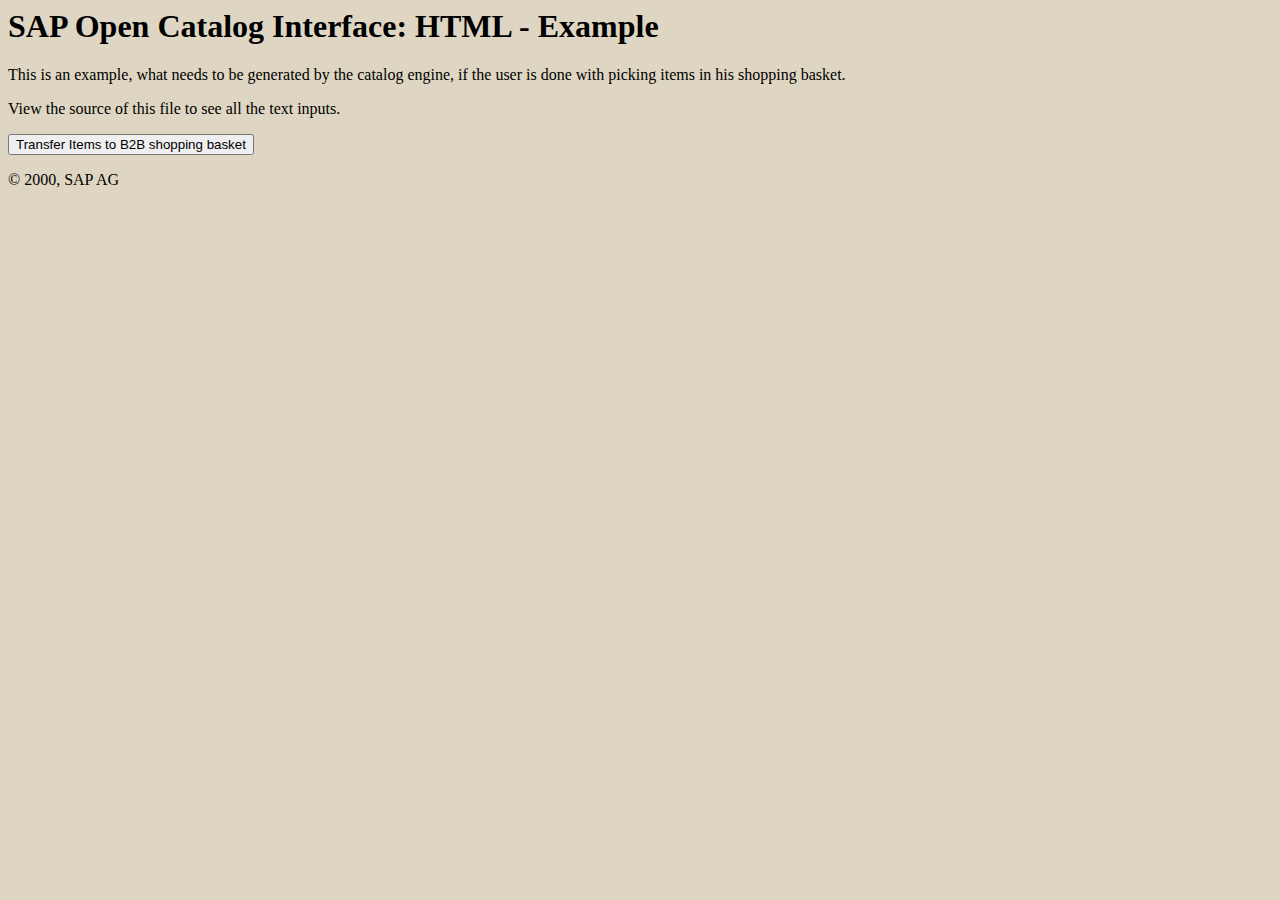
==== index.html @ 28a1bc30 "Update index.html" ====
<HTML>
<HEAD>
<HEAD>
<H1>SAP Open Catalog Interface: HTML - Example</H1>
</HEAD>
<P>This is an example, what needs to be generated by the catalog engine, if
the user is done with picking items in his shopping basket.</P>
<P>View the source of this file to see all the text inputs.</P>
<BODY bgcolor="#DED6C2">
<FORM action="SAPEVENT:POST" method=post target=_top>
  <!--For more information about the interface fields, refer to the catalog
  interface description-->
  <!--Item number 1-->
  <input type="hidden" name="NEW_ITEM-MATNR[1]" value = "E0622159">
  <input type="hidden" name="NEW_ITEM-QUANTITY[1]" value = "1">
  <input type="submit" value="Transfer Items to B2B shopping basket"
  id=submit1 name=submit1><br>
</FORM>
&copy; 2000, SAP AG
</BODY>
</HTML>
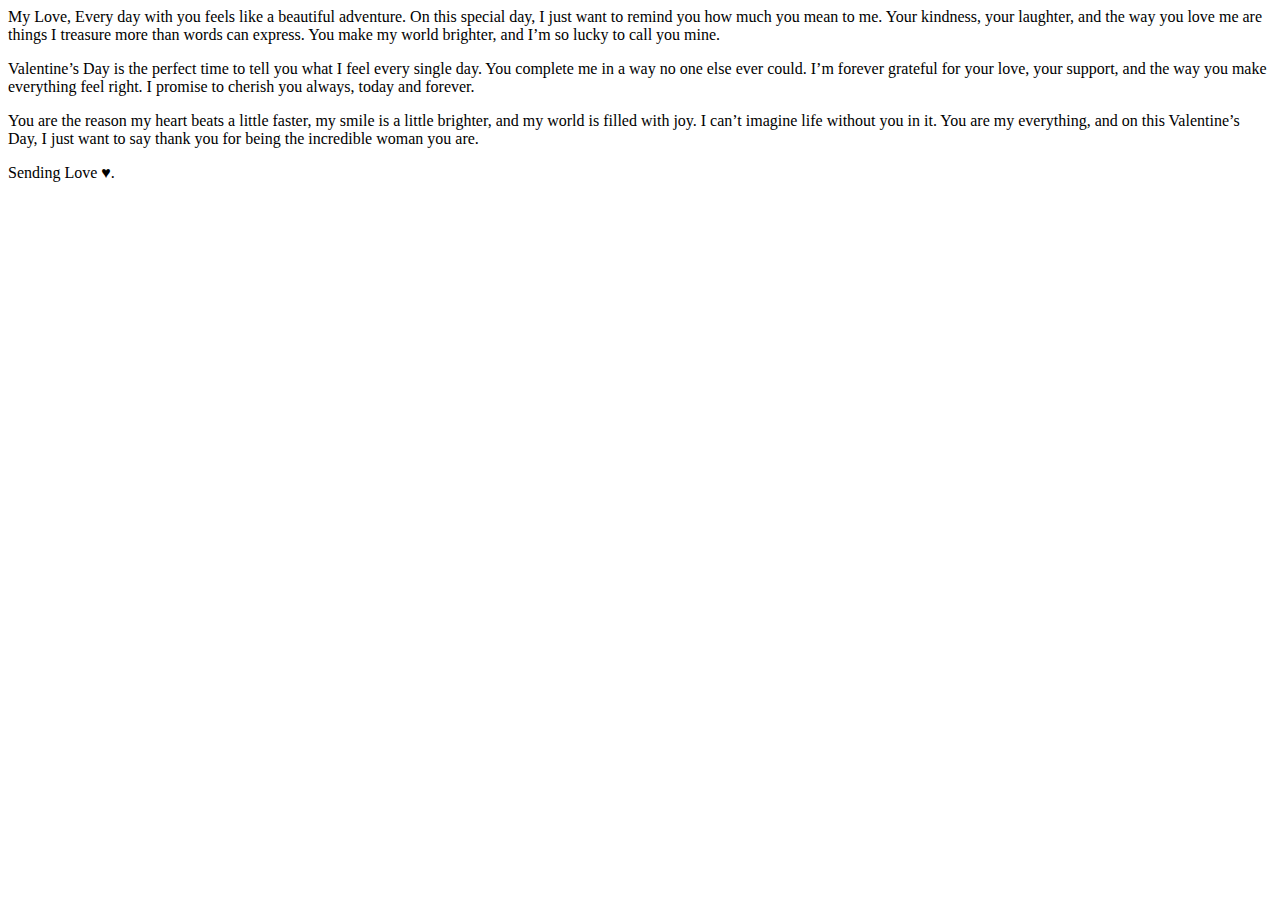
==== commit 5966428b: "Update and rename love-letter.html to index.html" ====
--- a/index.html
+++ b/index.html
@@ -1,21 +1,35 @@
-<HTML>
-<HEAD>
-<HEAD>
-<H1>SAP Open Catalog Interface: HTML - Example</H1>
-</HEAD>
-<P>This is an example, what needs to be generated by the catalog engine, if
-the user is done with picking items in his shopping basket.</P>
-<P>View the source of this file to see all the text inputs.</P>
-<BODY bgcolor="#DED6C2">
-<FORM action="SAPEVENT:POST" method=post target=_top>
-  <!--For more information about the interface fields, refer to the catalog
-  interface description-->
-  <!--Item number 1-->
-  <input type="hidden" name="NEW_ITEM-MATNR[1]" value = "E0622159">
-  <input type="hidden" name="NEW_ITEM-QUANTITY[1]" value = "1">
-  <input type="submit" value="Transfer Items to B2B shopping basket"
-  id=submit1 name=submit1><br>
-</FORM>
-&copy; 2000, SAP AG
-</BODY>
-</HTML>
+<html>
+
+<body class="scissors">
+  <div class="envelop">
+    <div class="envelop__front-paper"></div>
+    <div class="envelop__back-paper"></div>
+    <div class="envelop__up-paper js-up-paper"></div>
+    <div class="envelop__sticker js-sticker"></div>
+    <div class="envelop__false-sticker"></div>
+    <div class="envelop__content js-envelop-content">
+      <div class="love-notes">
+        <div class="note js-note">
+          <div class="note__text">
+            <p> My Love,
+
+Every day with you feels like a beautiful adventure. On this special day, I just want to remind you how much you mean to me. Your kindness, your laughter, and the way you love me are things I treasure more than words can express. You make my world brighter, and I’m so lucky to call you mine.</p>
+          </div>
+        </div>
+        <div class="note js-note">
+          <div class="note__text">
+            <p>Valentine’s Day is the perfect time to tell you what I feel every single day. You complete me in a way no one else ever could. I’m forever grateful for your love, your support, and the way you make everything feel right. I promise to cherish you always, today and forever.</p>
+          </div>
+        </div>
+        <div class="note js-note">
+          <div class="note__text">
+            <p>You are the reason my heart beats a little faster, my smile is a little brighter, and my world is filled with joy. I can’t imagine life without you in it. You are my everything, and on this Valentine’s Day, I just want to say thank you for being the incredible woman you are.</p>
+            <p>Sending Love &hearts;.</p>
+          </div>
+        </div>
+      </div>
+    </div>
+  </div>
+</body>
+
+</html>
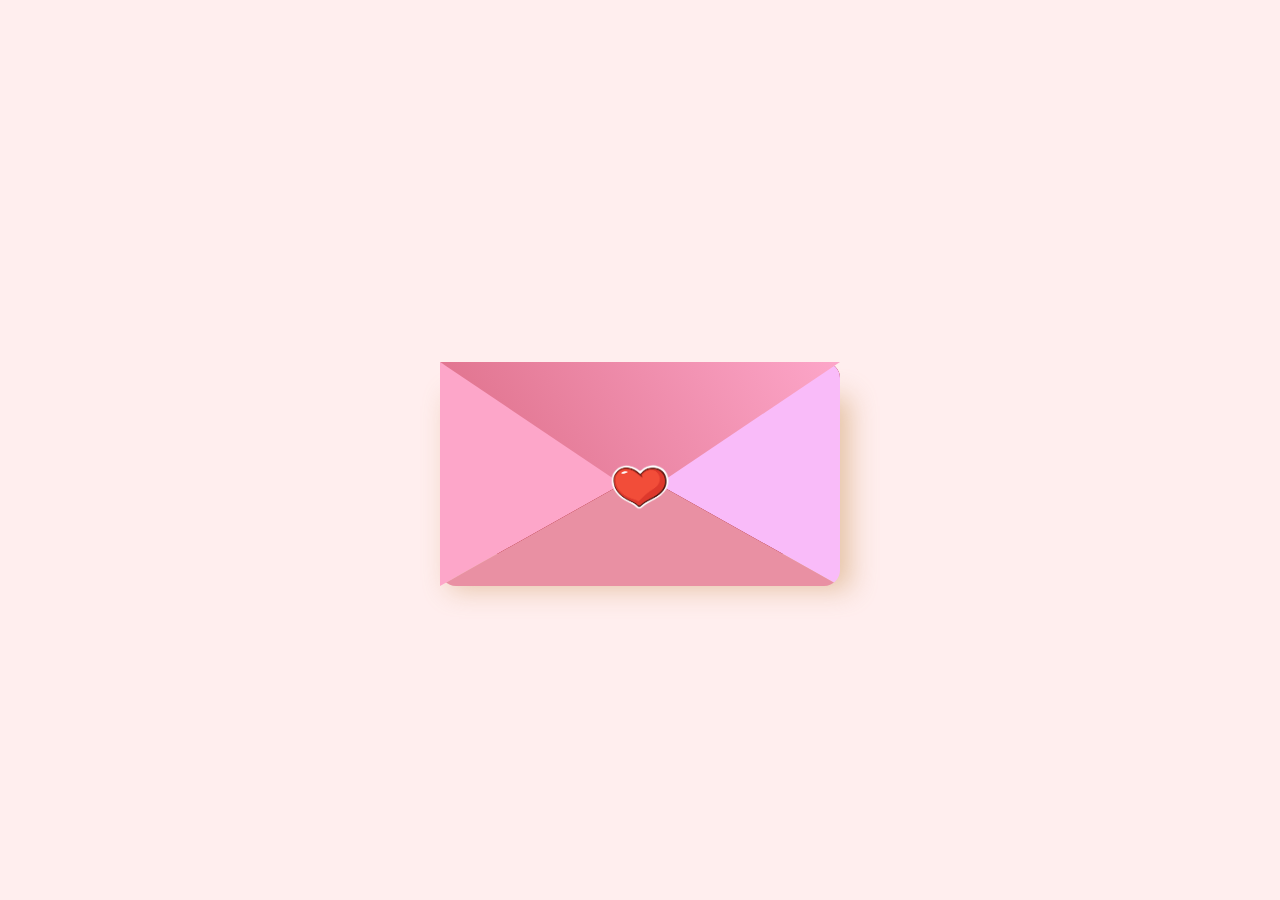
==== commit 7b464158: "Add files via upload" ====
--- a/index.html
+++ b/index.html
@@ -1,35 +1,21 @@
-<html>
-
-<body class="scissors">
-  <div class="envelop">
-    <div class="envelop__front-paper"></div>
-    <div class="envelop__back-paper"></div>
-    <div class="envelop__up-paper js-up-paper"></div>
-    <div class="envelop__sticker js-sticker"></div>
-    <div class="envelop__false-sticker"></div>
-    <div class="envelop__content js-envelop-content">
-      <div class="love-notes">
-        <div class="note js-note">
-          <div class="note__text">
-            <p> My Love,
-
-Every day with you feels like a beautiful adventure. On this special day, I just want to remind you how much you mean to me. Your kindness, your laughter, and the way you love me are things I treasure more than words can express. You make my world brighter, and I’m so lucky to call you mine.</p>
-          </div>
+<!DOCTYPE html>
+<html lang="en">
+<head>
+<title>heart bubbles</title>
+<link rel="stylesheet" href="style.css" />
+</head>
+<body>
+<div class="wrapper">
+    <div class="env"></div>
+    <img src="./heart.png" alt="">
+    <div class="lettre">
+        <div>
+            HAPPY <br>
+            VALENTINE'S <br>
+            DAY
         </div>
-        <div class="note js-note">
-          <div class="note__text">
-            <p>Valentine’s Day is the perfect time to tell you what I feel every single day. You complete me in a way no one else ever could. I’m forever grateful for your love, your support, and the way you make everything feel right. I promise to cherish you always, today and forever.</p>
-          </div>
-        </div>
-        <div class="note js-note">
-          <div class="note__text">
-            <p>You are the reason my heart beats a little faster, my smile is a little brighter, and my world is filled with joy. I can’t imagine life without you in it. You are my everything, and on this Valentine’s Day, I just want to say thank you for being the incredible woman you are.</p>
-            <p>Sending Love &hearts;.</p>
-          </div>
-        </div>
-      </div>
     </div>
-  </div>
+    <div class="front"></div>
+</div>
 </body>
-
 </html>
--- a/style.css
+++ b/style.css
@@ -0,0 +1,108 @@
+*,
+*::before,
+*::after {
+  box-sizing: border-box;
+  margin: 0;
+  padding: 0;
+}
+body{
+    min-height: 100vh;
+    width: 100%;
+    overflow: hidden;
+    display: flex;
+    justify-content: center;
+    align-items: center;
+    background: #ffeeee;
+}
+.wrapper{
+    position: relative;
+    width: 25rem;
+    height: 12rem;
+    margin-top: 1rem;
+}
+.env{
+    width: 100%;
+    height: 100%;
+    inset: 0;
+    position: absolute;
+    box-shadow: 10px 35px 25px #c7935378;
+}
+.env::before{
+    content: '';
+    position: absolute;
+    inset: 0;
+    z-index: 2;
+    background: linear-gradient(-120deg,
+    #fda6c9,
+    #da6881);
+    clip-path: polygon(0% 0%,50% 70%,100% 0%);
+    transform-origin: top;
+    animation: openenv 2s linear forwards 2s;
+
+}
+.env::after{
+    content: '';
+    position: absolute;
+    inset: 0;
+    background: #960000;
+    border-radius: 1rem;
+}
+.front{
+    position: absolute;
+    inset: 0;
+    border-right: 12.5rem solid #f9bbf9;
+    border-top: 7rem solid transparent;
+    border-bottom: 7rem solid transparent;
+    border-radius: 0 1rem 1rem 0;
+}
+.front::before{
+    content: '';
+    position: absolute;
+    border-left: 12.5rem solid #fda6c9;
+    border-bottom: 7rem solid transparent;
+    border-top: 7rem solid transparent;
+    top: -7rem;
+}
+.front::after{
+    content: '';
+    position: absolute;
+    border-bottom: 7rem solid #e990a3;
+    border-right: 12.5rem solid transparent;
+    border-left: 12.5rem solid transparent;
+    border-radius: 0 0 1rem 1rem;
+}
+img{
+    position: absolute;
+    top: 50%;
+    left: 50%;
+    width: 6rem;
+    z-index: 5;
+    transform-origin: top;
+    transform: translate(-50%,-20%);
+    animation: heart 1s forwards 1s;
+}
+.lettre{
+    background: #eff;
+    height: 95%;
+    width: 90%;
+    margin: .5rem auto;
+    font-size: 1.5rem;
+    color: #bd0707;
+    font-family: 'pacifico';
+    text-align: center;
+    padding-top: 2rem;
+    animation: lettre 1s forwards 4s;
+}
+@keyframes openenv {
+    100%{
+        transform: rotateX(180deg) translateY(-.3rem);
+        z-index: -1;
+        background: linear-gradient(45deg,#da6881,#f9bbf9);
+    }
+}
+@keyframes lettre {
+    100%{transform: translateY(-4.5rem);}
+}
+@keyframes heart {
+    100%{transform: translate(-50%,-30%) scaleX(0);}
+}